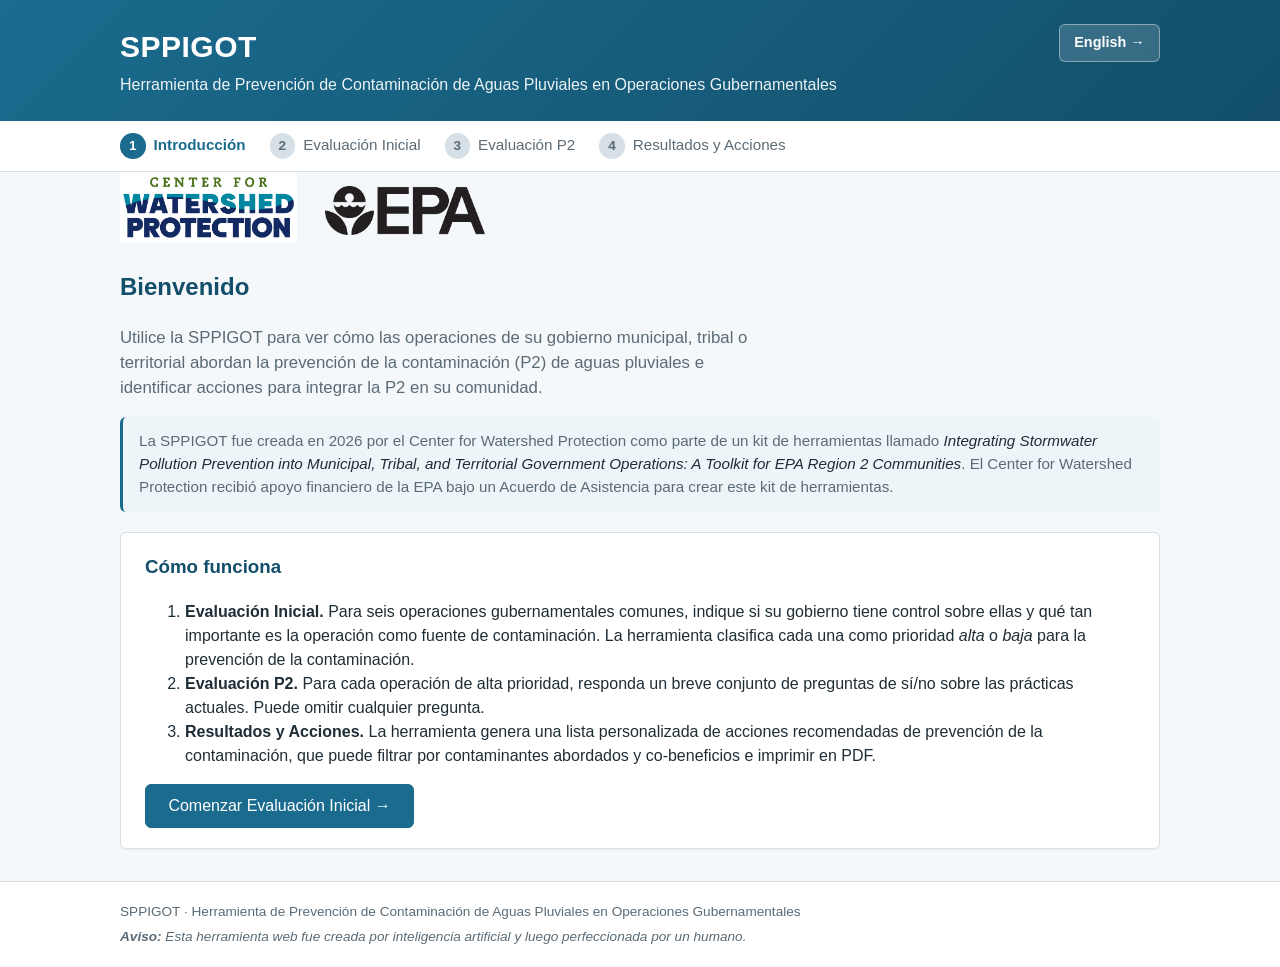
==== es.html @ ee3bfe3a "Add Spanish version of the SPPIGOT web tool - New es.html mirroring index.html, fully translated - N" ====
<!DOCTYPE html>
<html lang="es">
<head>
  <meta charset="UTF-8" />
  <meta name="viewport" content="width=device-width, initial-scale=1.0" />
  <title>SPPIGOT — Herramienta de Prevención de Contaminación de Aguas Pluviales en Operaciones Gubernamentales</title>
  <link rel="stylesheet" href="css/styles.css" />
</head>
<body>
  <header class="site-header">
    <div class="container header-row">
      <div>
        <h1>SPPIGOT</h1>
        <p class="tagline">Herramienta de Prevención de Contaminación de Aguas Pluviales en Operaciones Gubernamentales</p>
      </div>
      <a class="lang-switch" href="index.html" title="View in English">English &rarr;</a>
    </div>
  </header>

  <nav class="stepper" aria-label="Progreso">
    <div class="container">
      <ol>
        <li class="step active" data-step="intro"><span>1</span> Introducción</li>
        <li class="step" data-step="screening"><span>2</span> Evaluación Inicial</li>
        <li class="step" data-step="assessment"><span>3</span> Evaluación P2</li>
        <li class="step" data-step="results"><span>4</span> Resultados y Acciones</li>
      </ol>
    </div>
  </nav>

  <main class="container">

    <!-- INTRO -->
    <section id="section-intro" class="section active">
      <div class="logo-row">
        <a href="https://cwp.org/" target="_blank" rel="noopener noreferrer" aria-label="Center for Watershed Protection (se abre en una nueva pestaña)">
          <img src="CWP_logo.jpg" alt="Center for Watershed Protection" class="logo logo-cwp" />
        </a>
        <img src="EPA_Logo.png" alt="U.S. Environmental Protection Agency" class="logo logo-epa" />
      </div>
      <h2>Bienvenido</h2>
      <p class="lede">
        Utilice la SPPIGOT para ver cómo las operaciones de su gobierno municipal, tribal o
        territorial abordan la prevención de la contaminación (P2) de aguas pluviales e identificar
        acciones para integrar la P2 en su comunidad.
      </p>
      <p class="attribution">
        La SPPIGOT fue creada en 2026 por el Center for Watershed Protection como parte de un kit
        de herramientas llamado <em>Integrating Stormwater Pollution Prevention into Municipal,
        Tribal, and Territorial Government Operations: A Toolkit for EPA Region 2 Communities</em>.
        El Center for Watershed Protection recibió apoyo financiero de la EPA bajo un Acuerdo de
        Asistencia para crear este kit de herramientas.
      </p>
      <div class="card">
        <h3>Cómo funciona</h3>
        <ol class="how-it-works">
          <li><strong>Evaluación Inicial.</strong> Para seis operaciones gubernamentales comunes,
            indique si su gobierno tiene control sobre ellas y qué tan importante es la operación
            como fuente de contaminación. La herramienta clasifica cada una como prioridad
            <em>alta</em> o <em>baja</em> para la prevención de la contaminación.</li>
          <li><strong>Evaluación P2.</strong> Para cada operación de alta prioridad, responda un
            breve conjunto de preguntas de sí/no sobre las prácticas actuales. Puede omitir
            cualquier pregunta.</li>
          <li><strong>Resultados y Acciones.</strong> La herramienta genera una lista personalizada
            de acciones recomendadas de prevención de la contaminación, que puede filtrar por
            contaminantes abordados y co-beneficios e imprimir en PDF.</li>
        </ol>
        <button class="btn btn-primary btn-lg" data-go="screening">Comenzar Evaluación Inicial &rarr;</button>
      </div>
    </section>

    <!-- SCREENING -->
    <section id="section-screening" class="section">
      <h2>Paso 1 &middot; Evaluación Inicial</h2>
      <p class="lede">
        Para cada operación a continuación, responda las dos preguntas. Las operaciones que su
        gobierno <strong>no</strong> controla se clasifican automáticamente como prioridad baja.
      </p>
      <div id="screening-list"></div>
      <div class="actions">
        <button class="btn" data-go="intro">&larr; Atrás</button>
        <button class="btn btn-primary" id="screening-next">Ver Prioridades &rarr;</button>
      </div>
    </section>

    <!-- ASSESSMENT -->
    <section id="section-assessment" class="section">
      <h2>Paso 2 &middot; Evaluación P2</h2>
      <p class="lede">
        Según su evaluación inicial, las operaciones a continuación son <strong>alta prioridad</strong>
        para la prevención de la contaminación. Responda las preguntas para evaluar las prácticas
        actuales de P2. Puede omitir cualquier pregunta y continuar.
      </p>
      <div id="priority-summary"></div>
      <div id="assessment-list"></div>
      <div class="actions">
        <button class="btn" data-go="screening">&larr; Volver a Evaluación Inicial</button>
        <button class="btn btn-primary" id="assessment-next">Ver Acciones Recomendadas &rarr;</button>
      </div>
    </section>

    <!-- RESULTS -->
    <section id="section-results" class="section">
      <h2>Paso 3 &middot; Acciones Recomendadas</h2>
      <p class="lede">
        A continuación se presentan acciones de prevención de la contaminación adaptadas a sus
        respuestas. Cada una se muestra porque respondió <strong>No</strong> o
        <strong>Desconocido</strong> para la práctica relacionada.
      </p>

      <div class="filters card no-print">
        <p class="filter-instructions">
          Haga clic en cualquiera de los filtros a continuación para ver las acciones que abordan
          los contaminantes o co-beneficios seleccionados.
        </p>
        <div class="filter-group">
          <h4>Filtrar por contaminantes abordados</h4>
          <div id="filter-pollutants" class="chip-row"></div>
        </div>
        <div class="filter-group">
          <h4>Filtrar por co-beneficios</h4>
          <div id="filter-benefits" class="chip-row"></div>
        </div>
        <div class="filter-actions">
          <button class="btn btn-sm" id="filter-clear">Borrar filtros</button>
          <span id="filter-count" class="muted"></span>
        </div>
      </div>

      <div id="results-list"></div>

      <div class="actions no-print">
        <button class="btn" data-go="assessment">&larr; Volver a Evaluación</button>
        <button class="btn btn-primary" id="print-pdf">Imprimir en PDF</button>
        <button class="btn" id="restart">Empezar de Nuevo</button>
      </div>
    </section>

  </main>

  <footer class="site-footer">
    <div class="container">
      <p>SPPIGOT &middot; Herramienta de Prevención de Contaminación de Aguas Pluviales en Operaciones Gubernamentales</p>
      <p class="disclaimer">
        <strong>Aviso:</strong> Esta herramienta web fue creada por inteligencia artificial y luego perfeccionada por un humano.
      </p>
    </div>
  </footer>

  <script src="js/data.es.js"></script>
  <script src="js/app.es.js"></script>
</body>
</html>
---- css/styles.css ----
/* SPPIGOT styles */
:root {
  --color-primary: #1a6b8e;
  --color-primary-dark: #134f6a;
  --color-accent: #2e8540;
  --color-accent-dark: #226a30;
  --color-bg: #f5f8fa;
  --color-surface: #ffffff;
  --color-border: #d6e0e6;
  --color-text: #1f2d36;
  --color-muted: #5b6b76;
  --color-warn: #b15a00;
  --color-high: #1a6b8e;
  --color-low: #6c757d;
  --shadow-sm: 0 1px 2px rgba(0,0,0,0.06);
  --shadow-md: 0 2px 8px rgba(0,0,0,0.08);
  --radius: 6px;
}

* { box-sizing: border-box; }
html, body { margin: 0; padding: 0; }
body {
  font-family: -apple-system, BlinkMacSystemFont, "Segoe UI", Roboto, "Helvetica Neue", Arial, sans-serif;
  color: var(--color-text);
  background: var(--color-bg);
  line-height: 1.5;
}
.container { max-width: 1080px; margin: 0 auto; padding: 0 1.25rem; }

/* Header */
.site-header {
  background: linear-gradient(135deg, var(--color-primary), var(--color-primary-dark));
  color: white;
  padding: 1.5rem 0;
  box-shadow: var(--shadow-md);
}
.site-header h1 { margin: 0; font-size: 1.875rem; letter-spacing: 0.5px; }
.site-header .tagline { margin: 0.25rem 0 0; font-size: 1rem; opacity: 0.92; }
.site-header .header-row {
  display: flex; justify-content: space-between; align-items: flex-start;
  gap: 1rem; flex-wrap: wrap;
}
.lang-switch {
  display: inline-block;
  padding: 0.45rem 0.9rem;
  background: rgba(255,255,255,0.15);
  border: 1px solid rgba(255,255,255,0.4);
  border-radius: var(--radius);
  color: white;
  text-decoration: none;
  font-size: 0.9rem;
  font-weight: 600;
  white-space: nowrap;
  transition: background 0.15s ease;
}
.lang-switch:hover { background: rgba(255,255,255,0.28); }

/* Stepper */
.stepper {
  background: var(--color-surface);
  border-bottom: 1px solid var(--color-border);
}
.stepper ol {
  list-style: none;
  margin: 0; padding: 0.75rem 0;
  display: flex; flex-wrap: wrap;
  gap: 0.5rem 1.5rem;
}
.stepper .step {
  font-size: 0.95rem;
  color: var(--color-muted);
  display: flex; align-items: center; gap: 0.5rem;
}
.stepper .step span {
  display: inline-flex;
  align-items: center; justify-content: center;
  width: 1.6rem; height: 1.6rem;
  border-radius: 50%;
  background: var(--color-border);
  color: var(--color-muted);
  font-weight: 700; font-size: 0.85rem;
}
.stepper .step.active { color: var(--color-primary); font-weight: 600; }
.stepper .step.active span { background: var(--color-primary); color: white; }
.stepper .step.done span { background: var(--color-accent); color: white; }

/* Sections */
main { padding: 1.5rem 0 4rem; }
.section { display: none; }
.section.active { display: block; }
.section h2 { margin-top: 0; color: var(--color-primary-dark); }
.lede { font-size: 1.05rem; color: var(--color-muted); max-width: 70ch; }

/* Card */
.card {
  background: var(--color-surface);
  border: 1px solid var(--color-border);
  border-radius: var(--radius);
  padding: 1.25rem 1.5rem;
  box-shadow: var(--shadow-sm);
  margin-bottom: 1rem;
}
.card h3 { margin-top: 0; color: var(--color-primary-dark); }

/* Buttons */
.btn {
  display: inline-block;
  padding: 0.55rem 1.1rem;
  border: 1px solid var(--color-border);
  background: white;
  color: var(--color-text);
  border-radius: var(--radius);
  font-size: 0.95rem;
  cursor: pointer;
  font-weight: 500;
  transition: all 0.15s ease;
}
.btn:hover { background: var(--color-bg); }
.btn-primary {
  background: var(--color-primary);
  border-color: var(--color-primary);
  color: white;
}
.btn-primary:hover { background: var(--color-primary-dark); border-color: var(--color-primary-dark); }
.btn-lg { padding: 0.75rem 1.4rem; font-size: 1rem; }
.btn-sm { padding: 0.3rem 0.7rem; font-size: 0.85rem; }
.actions { display: flex; gap: 0.75rem; margin-top: 1.5rem; flex-wrap: wrap; }

/* Screening list */
.op-card {
  background: var(--color-surface);
  border: 1px solid var(--color-border);
  border-left: 4px solid var(--color-primary);
  border-radius: var(--radius);
  padding: 1.1rem 1.25rem;
  margin-bottom: 1rem;
  box-shadow: var(--shadow-sm);
}
.op-card h3 { margin: 0 0 0.5rem; color: var(--color-primary-dark); font-size: 1.15rem; }
.op-meta { font-size: 0.92rem; color: var(--color-muted); margin: 0.5rem 0; }
.op-meta strong { color: var(--color-text); }
.op-questions {
  display: grid; grid-template-columns: 1fr;
  gap: 0.75rem; margin-top: 0.85rem;
  padding-top: 0.85rem;
  border-top: 1px dashed var(--color-border);
}
@media (min-width: 700px) {
  .op-questions { grid-template-columns: 1fr 1fr; }
}
.op-questions label {
  display: block; font-weight: 600;
  font-size: 0.92rem; margin-bottom: 0.3rem;
}
.op-questions select {
  width: 100%; padding: 0.5rem;
  border: 1px solid var(--color-border);
  border-radius: var(--radius);
  background: white; font-size: 0.95rem;
}
.op-questions select:disabled {
  background: #eef1f3; color: var(--color-muted);
}

/* Priority badge */
.badge {
  display: inline-block;
  padding: 0.15rem 0.6rem;
  border-radius: 999px;
  font-size: 0.78rem;
  font-weight: 700;
  text-transform: uppercase;
  letter-spacing: 0.4px;
}
.badge-high { background: #d8ecf3; color: var(--color-primary-dark); }
.badge-low { background: #e3e6e8; color: var(--color-low); }

/* Priority summary */
#priority-summary { margin: 1rem 0 1.5rem; }
.summary-grid {
  display: grid; gap: 0.5rem;
  grid-template-columns: 1fr;
}
@media (min-width: 600px) {
  .summary-grid { grid-template-columns: 1fr 1fr; }
}
.summary-item {
  background: var(--color-surface);
  border: 1px solid var(--color-border);
  border-radius: var(--radius);
  padding: 0.55rem 0.85rem;
  display: flex; justify-content: space-between; align-items: center;
  font-size: 0.92rem;
}

/* Assessment */
.assessment-op {
  background: var(--color-surface);
  border: 1px solid var(--color-border);
  border-radius: var(--radius);
  padding: 1.1rem 1.25rem;
  margin-bottom: 1.25rem;
  box-shadow: var(--shadow-sm);
}
.assessment-op h3 {
  margin: 0 0 0.5rem;
  color: var(--color-primary-dark);
  display: flex; justify-content: space-between; align-items: center; gap: 0.5rem;
  flex-wrap: wrap;
}
.assessment-op .q-row {
  display: grid; grid-template-columns: 1fr;
  gap: 0.4rem;
  padding: 0.7rem 0;
  border-top: 1px solid var(--color-border);
}
@media (min-width: 700px) {
  .assessment-op .q-row { grid-template-columns: 1fr 200px; align-items: center; }
}
.assessment-op .q-row:first-of-type { border-top: 1px solid var(--color-border); }
.assessment-op .q-text { font-size: 0.96rem; }
.assessment-op select {
  padding: 0.45rem;
  border: 1px solid var(--color-border);
  border-radius: var(--radius);
  background: white; font-size: 0.93rem;
}

/* Filters */
.filters { display: flex; flex-direction: column; gap: 0.85rem; }
.filter-group h4 { margin: 0 0 0.4rem; font-size: 0.92rem; color: var(--color-primary-dark); text-transform: uppercase; letter-spacing: 0.5px; }
.chip-row { display: flex; flex-wrap: wrap; gap: 0.4rem; }
.chip {
  display: inline-block;
  padding: 0.3rem 0.75rem;
  background: white;
  border: 1px solid var(--color-border);
  border-radius: 999px;
  font-size: 0.85rem;
  cursor: pointer;
  user-select: none;
  transition: all 0.15s ease;
}
.chip:hover { border-color: var(--color-primary); }
.chip.active {
  background: var(--color-primary);
  color: white;
  border-color: var(--color-primary);
}
.filter-actions { display: flex; align-items: center; gap: 0.85rem; margin-top: 0.25rem; }
.muted { color: var(--color-muted); font-size: 0.9rem; }

/* Results */
.result-op { margin-bottom: 1.5rem; }
.result-op h3 { color: var(--color-primary-dark); margin-bottom: 0.5rem; }
.action-card {
  background: var(--color-surface);
  border: 1px solid var(--color-border);
  border-left: 4px solid var(--color-accent);
  border-radius: var(--radius);
  padding: 0.9rem 1.1rem;
  margin-bottom: 0.7rem;
  box-shadow: var(--shadow-sm);
}
.action-card .q-context { font-size: 0.85rem; color: var(--color-muted); margin: 0 0 0.4rem; font-style: italic; }
.action-card .a-text { margin: 0 0 0.5rem; font-size: 0.97rem; }
.action-card .tag-row { display: flex; flex-wrap: wrap; gap: 0.3rem; margin-top: 0.4rem; }
.tag {
  display: inline-block;
  padding: 0.15rem 0.55rem;
  background: #eef5f8;
  color: var(--color-primary-dark);
  border-radius: 999px;
  font-size: 0.75rem;
  font-weight: 500;
}
.tag-benefit { background: #e6f2e8; color: var(--color-accent-dark); }

.empty-state {
  background: var(--color-surface);
  border: 1px dashed var(--color-border);
  border-radius: var(--radius);
  padding: 1.5rem;
  text-align: center;
  color: var(--color-muted);
}

/* Footer */
.site-footer {
  border-top: 1px solid var(--color-border);
  padding: 1rem 0;
  margin-top: 2rem;
  font-size: 0.85rem;
  color: var(--color-muted);
  background: var(--color-surface);
}
.site-footer p { margin: 0.25rem 0; }
.disclaimer { font-style: italic; }

/* Intro logos */
.logo-row {
  display: flex;
  align-items: center;
  justify-content: flex-start;
  gap: 1.75rem;
  flex-wrap: wrap;
  margin: 0 0 1.25rem;
}
.logo {
  height: 70px;
  width: auto;
  object-fit: contain;
}
.logo-cwp { max-width: 240px; }
.logo-epa { max-width: 160px; }

/* Intro attribution */
.attribution {
  font-size: 0.95rem;
  color: var(--color-muted);
  background: #eef5f8;
  border-left: 3px solid var(--color-primary);
  padding: 0.85rem 1rem;
  border-radius: var(--radius);
  margin: 1rem 0 1.25rem;
}
.attribution em { color: var(--color-text); }

/* Filter instructions */
.filter-instructions {
  margin: 0 0 0.5rem;
  font-size: 0.92rem;
  color: var(--color-muted);
}

/* Print */
@media print {
  .no-print, .stepper, .site-header { display: none !important; }
  body { background: white; }
  main { padding: 0; }
  .section { display: none; }
  .section#section-results { display: block !important; }
  .card, .action-card, .result-op { break-inside: avoid; box-shadow: none; }
}
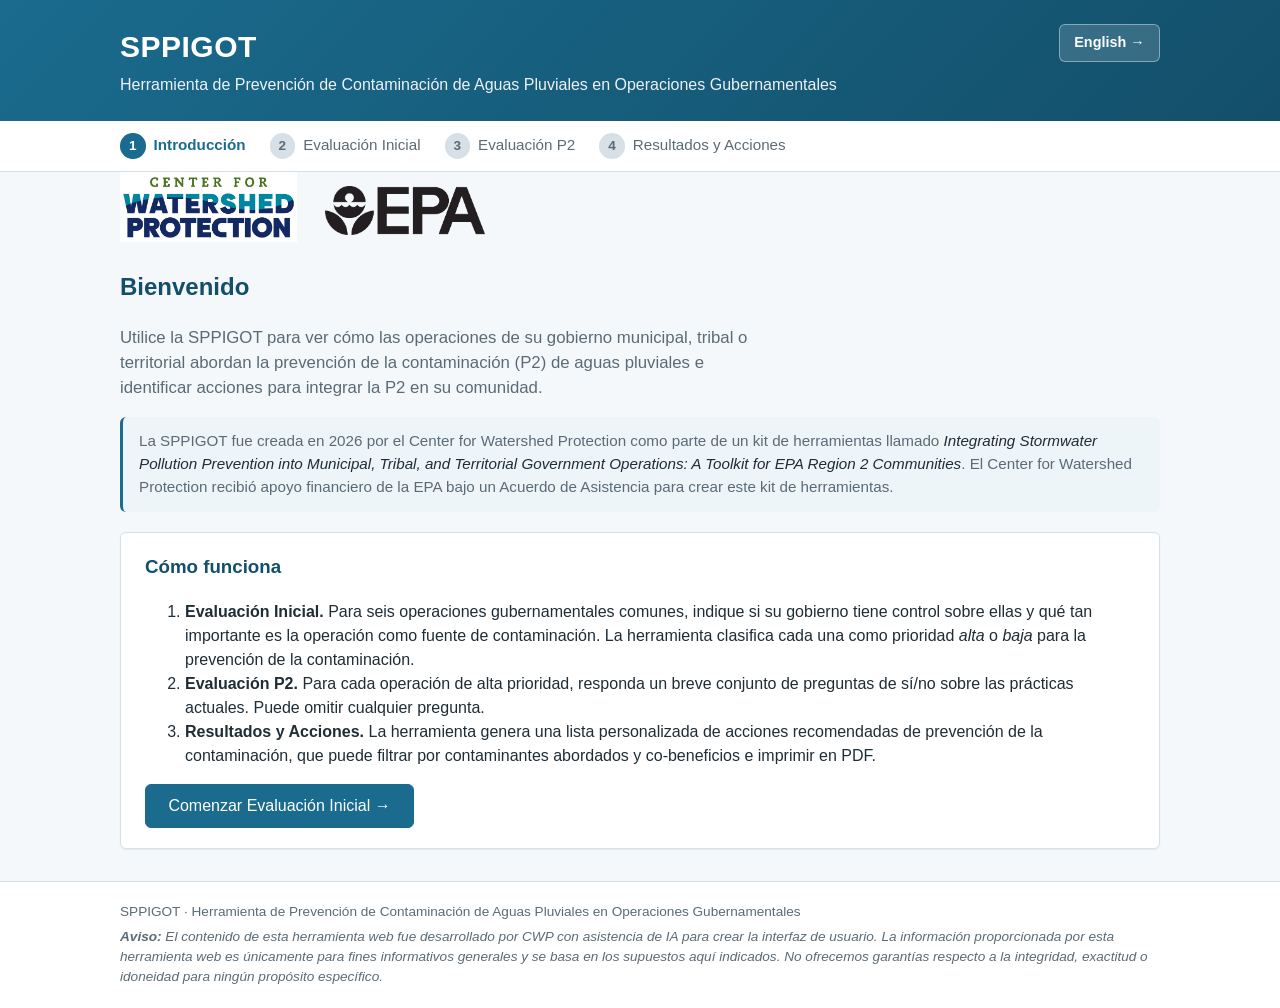
==== commit 16ea4982: "Update footer disclaimer wording (EN + ES)" ====
--- a/es.html
+++ b/es.html
@@ -142,7 +142,11 @@
     <div class="container">
       <p>SPPIGOT &middot; Herramienta de Prevención de Contaminación de Aguas Pluviales en Operaciones Gubernamentales</p>
       <p class="disclaimer">
-        <strong>Aviso:</strong> Esta herramienta web fue creada por inteligencia artificial y luego perfeccionada por un humano.
+        <strong>Aviso:</strong> El contenido de esta herramienta web fue desarrollado por CWP con
+        asistencia de IA para crear la interfaz de usuario. La información proporcionada por esta
+        herramienta web es únicamente para fines informativos generales y se basa en los supuestos
+        aquí indicados. No ofrecemos garantías respecto a la integridad, exactitud o idoneidad
+        para ningún propósito específico.
       </p>
     </div>
   </footer>
